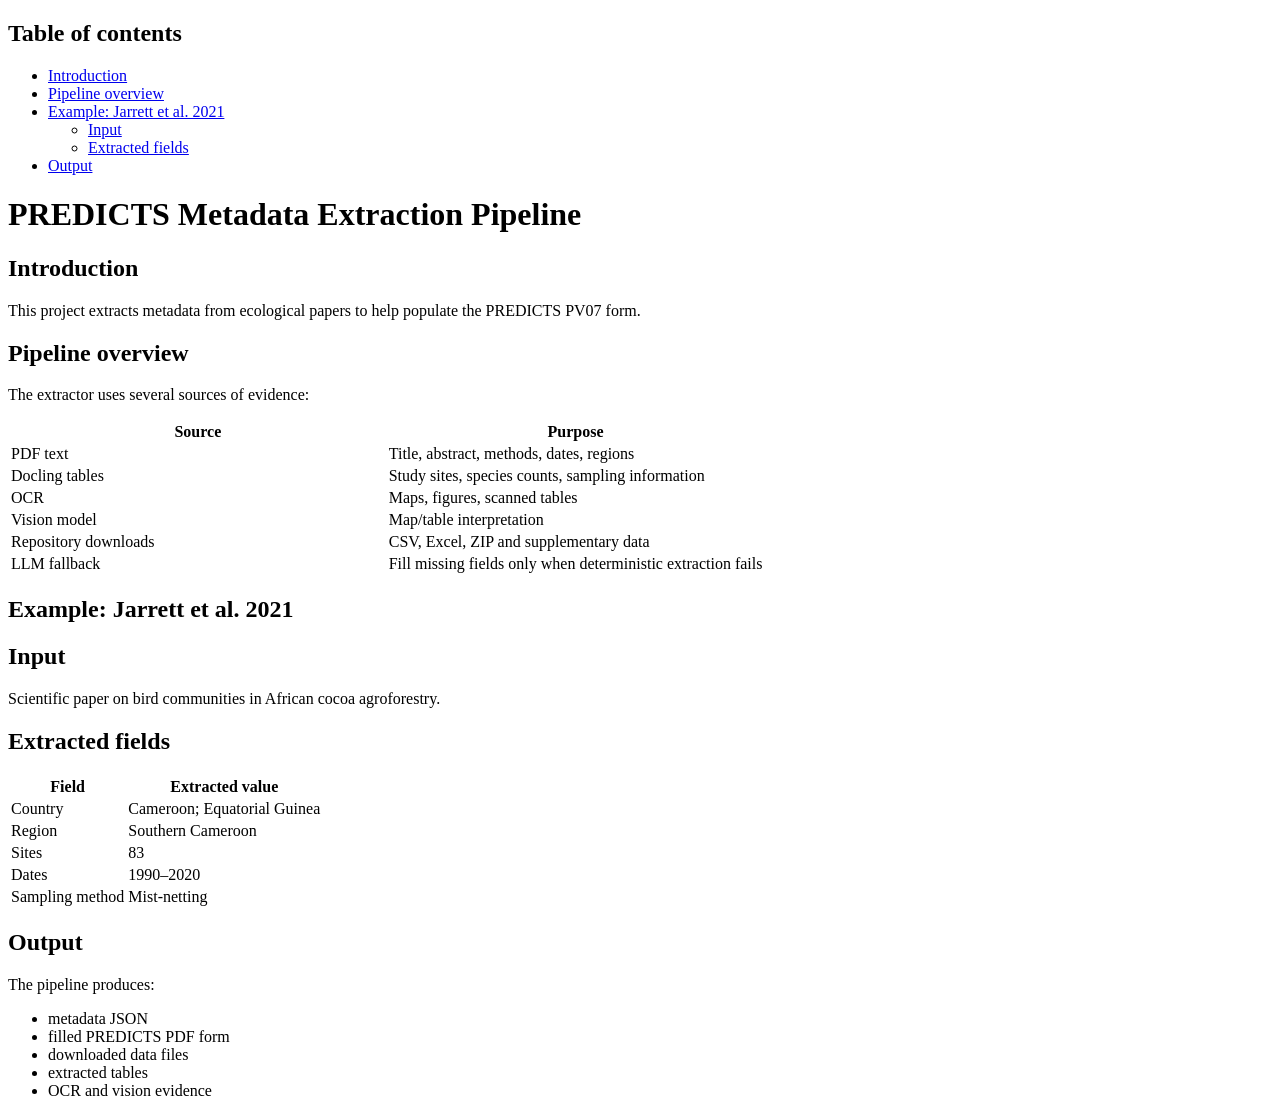
==== docs/pipeline.html @ fa94059c "Add pipeline qmd and rendered html" ====
<!DOCTYPE html>
<html xmlns="http://www.w3.org/1999/xhtml" lang="en" xml:lang="en"><head>

<meta charset="utf-8">
<meta name="generator" content="quarto-1.9.38">

<meta name="viewport" content="width=device-width, initial-scale=1.0, user-scalable=yes">


<title>PREDICTS Metadata Extraction Pipeline</title>
<style>
/* Default styles provided by pandoc.
** See https://pandoc.org/MANUAL.html#variables-for-html for config info.
*/
code{white-space: pre-wrap;}
span.smallcaps{font-variant: small-caps;}
div.columns{display: flex; gap: min(4vw, 1.5em);}
div.column{flex: auto; overflow-x: auto;}
div.hanging-indent{margin-left: 1.5em; text-indent: -1.5em;}
ul.task-list{list-style: none;}
ul.task-list li input[type="checkbox"] {
  width: 0.8em;
  margin: 0 0.8em 0.2em -1em; /* quarto-specific, see https://github.com/quarto-dev/quarto-cli/issues/4556 */ 
  vertical-align: middle;
}
</style>


<script src="pipeline_files/libs/clipboard/clipboard.min.js"></script>
<script src="pipeline_files/libs/quarto-html/quarto.js" type="module"></script>
<script src="pipeline_files/libs/quarto-html/tabsets/tabsets.js" type="module"></script>
<script src="pipeline_files/libs/quarto-html/popper.min.js"></script>
<script src="pipeline_files/libs/quarto-html/tippy.umd.min.js"></script>
<script src="pipeline_files/libs/quarto-html/anchor.min.js"></script>
<link href="pipeline_files/libs/quarto-html/tippy.css" rel="stylesheet">
<link href="pipeline_files/libs/quarto-html/quarto-syntax-highlighting-15634bcf2e68342d4ad2dfa704d543f6.css" rel="stylesheet" id="quarto-text-highlighting-styles">
<script src="pipeline_files/libs/bootstrap/bootstrap.min.js"></script>
<link href="pipeline_files/libs/bootstrap/bootstrap-icons.css" rel="stylesheet">
<link href="pipeline_files/libs/bootstrap/bootstrap-f5c3d43866422395b9ebe54a93a5179b.min.css" rel="stylesheet" append-hash="true" id="quarto-bootstrap" data-mode="light">


</head>

<body class="quarto-light">

<div id="quarto-content" class="page-columns page-rows-contents page-layout-article">
<div id="quarto-margin-sidebar" class="sidebar margin-sidebar">
  <nav id="TOC" role="doc-toc" class="toc-active">
    <h2 id="toc-title">Table of contents</h2>
   
  <ul>
  <li><a href="#introduction" id="toc-introduction" class="nav-link active" data-scroll-target="#introduction">Introduction</a></li>
  <li><a href="#pipeline-overview" id="toc-pipeline-overview" class="nav-link" data-scroll-target="#pipeline-overview">Pipeline overview</a></li>
  <li><a href="#example-jarrett-et-al.-2021" id="toc-example-jarrett-et-al.-2021" class="nav-link" data-scroll-target="#example-jarrett-et-al.-2021">Example: Jarrett et al.&nbsp;2021</a>
  <ul class="collapse">
  <li><a href="#input" id="toc-input" class="nav-link" data-scroll-target="#input">Input</a></li>
  <li><a href="#extracted-fields" id="toc-extracted-fields" class="nav-link" data-scroll-target="#extracted-fields">Extracted fields</a></li>
  </ul></li>
  <li><a href="#output" id="toc-output" class="nav-link" data-scroll-target="#output">Output</a></li>
  </ul>
</nav>
</div>
<main class="content" id="quarto-document-content">

<header id="title-block-header" class="quarto-title-block default">
<div class="quarto-title">
<h1 class="title">PREDICTS Metadata Extraction Pipeline</h1>
</div>



<div class="quarto-title-meta">

    
  
    
  </div>
  


</header>


<section id="introduction" class="level1">
<h1>Introduction</h1>
<p>This project extracts metadata from ecological papers to help populate the PREDICTS PV07 form.</p>
</section>
<section id="pipeline-overview" class="level1">
<h1>Pipeline overview</h1>
<p>The extractor uses several sources of evidence:</p>
<table class="caption-top table">
<colgroup>
<col style="width: 50%">
<col style="width: 50%">
</colgroup>
<thead>
<tr class="header">
<th>Source</th>
<th>Purpose</th>
</tr>
</thead>
<tbody>
<tr class="odd">
<td>PDF text</td>
<td>Title, abstract, methods, dates, regions</td>
</tr>
<tr class="even">
<td>Docling tables</td>
<td>Study sites, species counts, sampling information</td>
</tr>
<tr class="odd">
<td>OCR</td>
<td>Maps, figures, scanned tables</td>
</tr>
<tr class="even">
<td>Vision model</td>
<td>Map/table interpretation</td>
</tr>
<tr class="odd">
<td>Repository downloads</td>
<td>CSV, Excel, ZIP and supplementary data</td>
</tr>
<tr class="even">
<td>LLM fallback</td>
<td>Fill missing fields only when deterministic extraction fails</td>
</tr>
</tbody>
</table>
</section>
<section id="example-jarrett-et-al.-2021" class="level1">
<h1>Example: Jarrett et al.&nbsp;2021</h1>
<section id="input" class="level2">
<h2 class="anchored" data-anchor-id="input">Input</h2>
<p>Scientific paper on bird communities in African cocoa agroforestry.</p>
</section>
<section id="extracted-fields" class="level2">
<h2 class="anchored" data-anchor-id="extracted-fields">Extracted fields</h2>
<table class="caption-top table">
<thead>
<tr class="header">
<th>Field</th>
<th>Extracted value</th>
</tr>
</thead>
<tbody>
<tr class="odd">
<td>Country</td>
<td>Cameroon; Equatorial Guinea</td>
</tr>
<tr class="even">
<td>Region</td>
<td>Southern Cameroon</td>
</tr>
<tr class="odd">
<td>Sites</td>
<td>83</td>
</tr>
<tr class="even">
<td>Dates</td>
<td>1990–2020</td>
</tr>
<tr class="odd">
<td>Sampling method</td>
<td>Mist-netting</td>
</tr>
</tbody>
</table>
</section>
</section>
<section id="output" class="level1">
<h1>Output</h1>
<p>The pipeline produces:</p>
<ul>
<li>metadata JSON</li>
<li>filled PREDICTS PDF form</li>
<li>downloaded data files</li>
<li>extracted tables</li>
<li>OCR and vision evidence</li>
</ul>
</section>

</main>
<!-- /main column -->
<script id="quarto-html-after-body" type="application/javascript">
  window.document.addEventListener("DOMContentLoaded", function (event) {
    const icon = "";
    const anchorJS = new window.AnchorJS();
    anchorJS.options = {
      placement: 'right',
      icon: icon
    };
    anchorJS.add('.anchored');
    const isCodeAnnotation = (el) => {
      for (const clz of el.classList) {
        if (clz.startsWith('code-annotation-')) {                     
          return true;
        }
      }
      return false;
    }
    const onCopySuccess = function(e) {
      // button target
      const button = e.trigger;
      // don't keep focus
      button.blur();
      // flash "checked"
      button.classList.add('code-copy-button-checked');
      var currentTitle = button.getAttribute("title");
      button.setAttribute("title", "Copied!");
      let tooltip;
      if (window.bootstrap) {
        button.setAttribute("data-bs-toggle", "tooltip");
        button.setAttribute("data-bs-placement", "left");
        button.setAttribute("data-bs-title", "Copied!");
        tooltip = new bootstrap.Tooltip(button, 
          { trigger: "manual", 
            customClass: "code-copy-button-tooltip",
            offset: [0, -8]});
        tooltip.show();    
      }
      setTimeout(function() {
        if (tooltip) {
          tooltip.hide();
          button.removeAttribute("data-bs-title");
          button.removeAttribute("data-bs-toggle");
          button.removeAttribute("data-bs-placement");
        }
        button.setAttribute("title", currentTitle);
        button.classList.remove('code-copy-button-checked');
      }, 1000);
      // clear code selection
      e.clearSelection();
    }
    const getTextToCopy = function(trigger) {
      const outerScaffold = trigger.parentElement.cloneNode(true);
      const codeEl = outerScaffold.querySelector('code');
      for (const childEl of codeEl.children) {
        if (isCodeAnnotation(childEl)) {
          childEl.remove();
        }
      }
      return codeEl.innerText;
    }
    const clipboard = new window.ClipboardJS('.code-copy-button:not([data-in-quarto-modal])', {
      text: getTextToCopy
    });
    clipboard.on('success', onCopySuccess);
    if (window.document.getElementById('quarto-embedded-source-code-modal')) {
      const clipboardModal = new window.ClipboardJS('.code-copy-button[data-in-quarto-modal]', {
        text: getTextToCopy,
        container: window.document.getElementById('quarto-embedded-source-code-modal')
      });
      clipboardModal.on('success', onCopySuccess);
    }
      var localhostRegex = new RegExp(/^(?:http|https):\/\/localhost\:?[0-9]*\//);
      var mailtoRegex = new RegExp(/^mailto:/);
        var filterRegex = new RegExp('/' + window.location.host + '/');
      var isInternal = (href) => {
          return filterRegex.test(href) || localhostRegex.test(href) || mailtoRegex.test(href);
      }
      // Inspect non-navigation links and adorn them if external
     var links = window.document.querySelectorAll('a[href]:not(.nav-link):not(.navbar-brand):not(.toc-action):not(.sidebar-link):not(.sidebar-item-toggle):not(.pagination-link):not(.no-external):not([aria-hidden]):not(.dropdown-item):not(.quarto-navigation-tool):not(.about-link)');
      for (var i=0; i<links.length; i++) {
        const link = links[i];
        if (!isInternal(link.href)) {
          // undo the damage that might have been done by quarto-nav.js in the case of
          // links that we want to consider external
          if (link.dataset.originalHref !== undefined) {
            link.href = link.dataset.originalHref;
          }
        }
      }
    function tippyHover(el, contentFn, onTriggerFn, onUntriggerFn) {
      const config = {
        allowHTML: true,
        maxWidth: 500,
        delay: 100,
        arrow: false,
        appendTo: function(el) {
            return el.parentElement;
        },
        interactive: true,
        interactiveBorder: 10,
        theme: 'quarto',
        placement: 'bottom-start',
      };
      if (contentFn) {
        config.content = contentFn;
      }
      if (onTriggerFn) {
        config.onTrigger = onTriggerFn;
      }
      if (onUntriggerFn) {
        config.onUntrigger = onUntriggerFn;
      }
      window.tippy(el, config); 
    }
    const noterefs = window.document.querySelectorAll('a[role="doc-noteref"]');
    for (var i=0; i<noterefs.length; i++) {
      const ref = noterefs[i];
      tippyHover(ref, function() {
        // use id or data attribute instead here
        let href = ref.getAttribute('data-footnote-href') || ref.getAttribute('href');
        try { href = new URL(href).hash; } catch {}
        const id = href.replace(/^#\/?/, "");
        const note = window.document.getElementById(id);
        if (note) {
          return note.innerHTML;
        } else {
          return "";
        }
      });
    }
    const xrefs = window.document.querySelectorAll('a.quarto-xref');
    const processXRef = (id, note) => {
      // Strip column container classes
      const stripColumnClz = (el) => {
        el.classList.remove("page-full", "page-columns");
        if (el.children) {
          for (const child of el.children) {
            stripColumnClz(child);
          }
        }
      }
      stripColumnClz(note)
      if (id === null || id.startsWith('sec-')) {
        // Special case sections, only their first couple elements
        const container = document.createElement("div");
        if (note.children && note.children.length > 2) {
          container.appendChild(note.children[0].cloneNode(true));
          for (let i = 1; i < note.children.length; i++) {
            const child = note.children[i];
            if (child.tagName === "P" && child.innerText === "") {
              continue;
            } else {
              container.appendChild(child.cloneNode(true));
              break;
            }
          }
          if (window.Quarto?.typesetMath) {
            window.Quarto.typesetMath(container);
          }
          return container.innerHTML
        } else {
          if (window.Quarto?.typesetMath) {
            window.Quarto.typesetMath(note);
          }
          return note.innerHTML;
        }
      } else {
        // Remove any anchor links if they are present
        const anchorLink = note.querySelector('a.anchorjs-link');
        if (anchorLink) {
          anchorLink.remove();
        }
        if (window.Quarto?.typesetMath) {
          window.Quarto.typesetMath(note);
        }
        if (note.classList.contains("callout")) {
          return note.outerHTML;
        } else {
          return note.innerHTML;
        }
      }
    }
    for (var i=0; i<xrefs.length; i++) {
      const xref = xrefs[i];
      tippyHover(xref, undefined, function(instance) {
        instance.disable();
        let url = xref.getAttribute('href');
        let hash = undefined; 
        if (url.startsWith('#')) {
          hash = url;
        } else {
          try { hash = new URL(url).hash; } catch {}
        }
        if (hash) {
          const id = hash.replace(/^#\/?/, "");
          const note = window.document.getElementById(id);
          if (note !== null) {
            try {
              const html = processXRef(id, note.cloneNode(true));
              instance.setContent(html);
            } finally {
              instance.enable();
              instance.show();
            }
          } else {
            // See if we can fetch this
            fetch(url.split('#')[0])
            .then(res => res.text())
            .then(html => {
              const parser = new DOMParser();
              const htmlDoc = parser.parseFromString(html, "text/html");
              const note = htmlDoc.getElementById(id);
              if (note !== null) {
                const html = processXRef(id, note);
                instance.setContent(html);
              } 
            }).finally(() => {
              instance.enable();
              instance.show();
            });
          }
        } else {
          // See if we can fetch a full url (with no hash to target)
          // This is a special case and we should probably do some content thinning / targeting
          fetch(url)
          .then(res => res.text())
          .then(html => {
            const parser = new DOMParser();
            const htmlDoc = parser.parseFromString(html, "text/html");
            const note = htmlDoc.querySelector('main.content');
            if (note !== null) {
              // This should only happen for chapter cross references
              // (since there is no id in the URL)
              // remove the first header
              if (note.children.length > 0 && note.children[0].tagName === "HEADER") {
                note.children[0].remove();
              }
              const html = processXRef(null, note);
              instance.setContent(html);
            } 
          }).finally(() => {
            instance.enable();
            instance.show();
          });
        }
      }, function(instance) {
      });
    }
        let selectedAnnoteEl;
        const selectorForAnnotation = ( cell, annotation) => {
          let cellAttr = 'data-code-cell="' + cell + '"';
          let lineAttr = 'data-code-annotation="' +  annotation + '"';
          const selector = 'span[' + cellAttr + '][' + lineAttr + ']';
          return selector;
        }
        const selectCodeLines = (annoteEl) => {
          const doc = window.document;
          const targetCell = annoteEl.getAttribute("data-target-cell");
          const targetAnnotation = annoteEl.getAttribute("data-target-annotation");
          const annoteSpan = window.document.querySelector(selectorForAnnotation(targetCell, targetAnnotation));
          const lines = annoteSpan.getAttribute("data-code-lines").split(",");
          const lineIds = lines.map((line) => {
            return targetCell + "-" + line;
          })
          let top = null;
          let height = null;
          let parent = null;
          if (lineIds.length > 0) {
              //compute the position of the single el (top and bottom and make a div)
              const el = window.document.getElementById(lineIds[0]);
              top = el.offsetTop;
              height = el.offsetHeight;
              parent = el.parentElement.parentElement;
            if (lineIds.length > 1) {
              const lastEl = window.document.getElementById(lineIds[lineIds.length - 1]);
              const bottom = lastEl.offsetTop + lastEl.offsetHeight;
              height = bottom - top;
            }
            if (top !== null && height !== null && parent !== null) {
              // cook up a div (if necessary) and position it 
              let div = window.document.getElementById("code-annotation-line-highlight");
              if (div === null) {
                div = window.document.createElement("div");
                div.setAttribute("id", "code-annotation-line-highlight");
                div.style.position = 'absolute';
                parent.appendChild(div);
              }
              div.style.top = top - 2 + "px";
              div.style.height = height + 4 + "px";
              div.style.left = 0;
              let gutterDiv = window.document.getElementById("code-annotation-line-highlight-gutter");
              if (gutterDiv === null) {
                gutterDiv = window.document.createElement("div");
                gutterDiv.setAttribute("id", "code-annotation-line-highlight-gutter");
                gutterDiv.style.position = 'absolute';
                const codeCell = window.document.getElementById(targetCell);
                const gutter = codeCell.querySelector('.code-annotation-gutter');
                gutter.appendChild(gutterDiv);
              }
              gutterDiv.style.top = top - 2 + "px";
              gutterDiv.style.height = height + 4 + "px";
            }
            selectedAnnoteEl = annoteEl;
          }
        };
        const unselectCodeLines = () => {
          const elementsIds = ["code-annotation-line-highlight", "code-annotation-line-highlight-gutter"];
          elementsIds.forEach((elId) => {
            const div = window.document.getElementById(elId);
            if (div) {
              div.remove();
            }
          });
          selectedAnnoteEl = undefined;
        };
          // Handle positioning of the toggle
      window.addEventListener(
        "resize",
        throttle(() => {
          elRect = undefined;
          if (selectedAnnoteEl) {
            selectCodeLines(selectedAnnoteEl);
          }
        }, 10)
      );
      function throttle(fn, ms) {
      let throttle = false;
      let timer;
        return (...args) => {
          if(!throttle) { // first call gets through
              fn.apply(this, args);
              throttle = true;
          } else { // all the others get throttled
              if(timer) clearTimeout(timer); // cancel #2
              timer = setTimeout(() => {
                fn.apply(this, args);
                timer = throttle = false;
              }, ms);
          }
        };
      }
        // Attach click handler to the DT
        const annoteDls = window.document.querySelectorAll('dt[data-target-cell]');
        for (const annoteDlNode of annoteDls) {
          annoteDlNode.addEventListener('click', (event) => {
            const clickedEl = event.target;
            if (clickedEl !== selectedAnnoteEl) {
              unselectCodeLines();
              const activeEl = window.document.querySelector('dt[data-target-cell].code-annotation-active');
              if (activeEl) {
                activeEl.classList.remove('code-annotation-active');
              }
              selectCodeLines(clickedEl);
              clickedEl.classList.add('code-annotation-active');
            } else {
              // Unselect the line
              unselectCodeLines();
              clickedEl.classList.remove('code-annotation-active');
            }
          });
        }
    const findCites = (el) => {
      const parentEl = el.parentElement;
      if (parentEl) {
        const cites = parentEl.dataset.cites;
        if (cites) {
          return {
            el,
            cites: cites.split(' ')
          };
        } else {
          return findCites(el.parentElement)
        }
      } else {
        return undefined;
      }
    };
    var bibliorefs = window.document.querySelectorAll('a[role="doc-biblioref"]');
    for (var i=0; i<bibliorefs.length; i++) {
      const ref = bibliorefs[i];
      const citeInfo = findCites(ref);
      if (citeInfo) {
        tippyHover(citeInfo.el, function() {
          var popup = window.document.createElement('div');
          citeInfo.cites.forEach(function(cite) {
            var citeDiv = window.document.createElement('div');
            citeDiv.classList.add('hanging-indent');
            citeDiv.classList.add('csl-entry');
            var biblioDiv = window.document.getElementById('ref-' + cite);
            if (biblioDiv) {
              citeDiv.innerHTML = biblioDiv.innerHTML;
            }
            popup.appendChild(citeDiv);
          });
          return popup.innerHTML;
        });
      }
    }
  });
  </script>
</div> <!-- /content -->




</body></html>
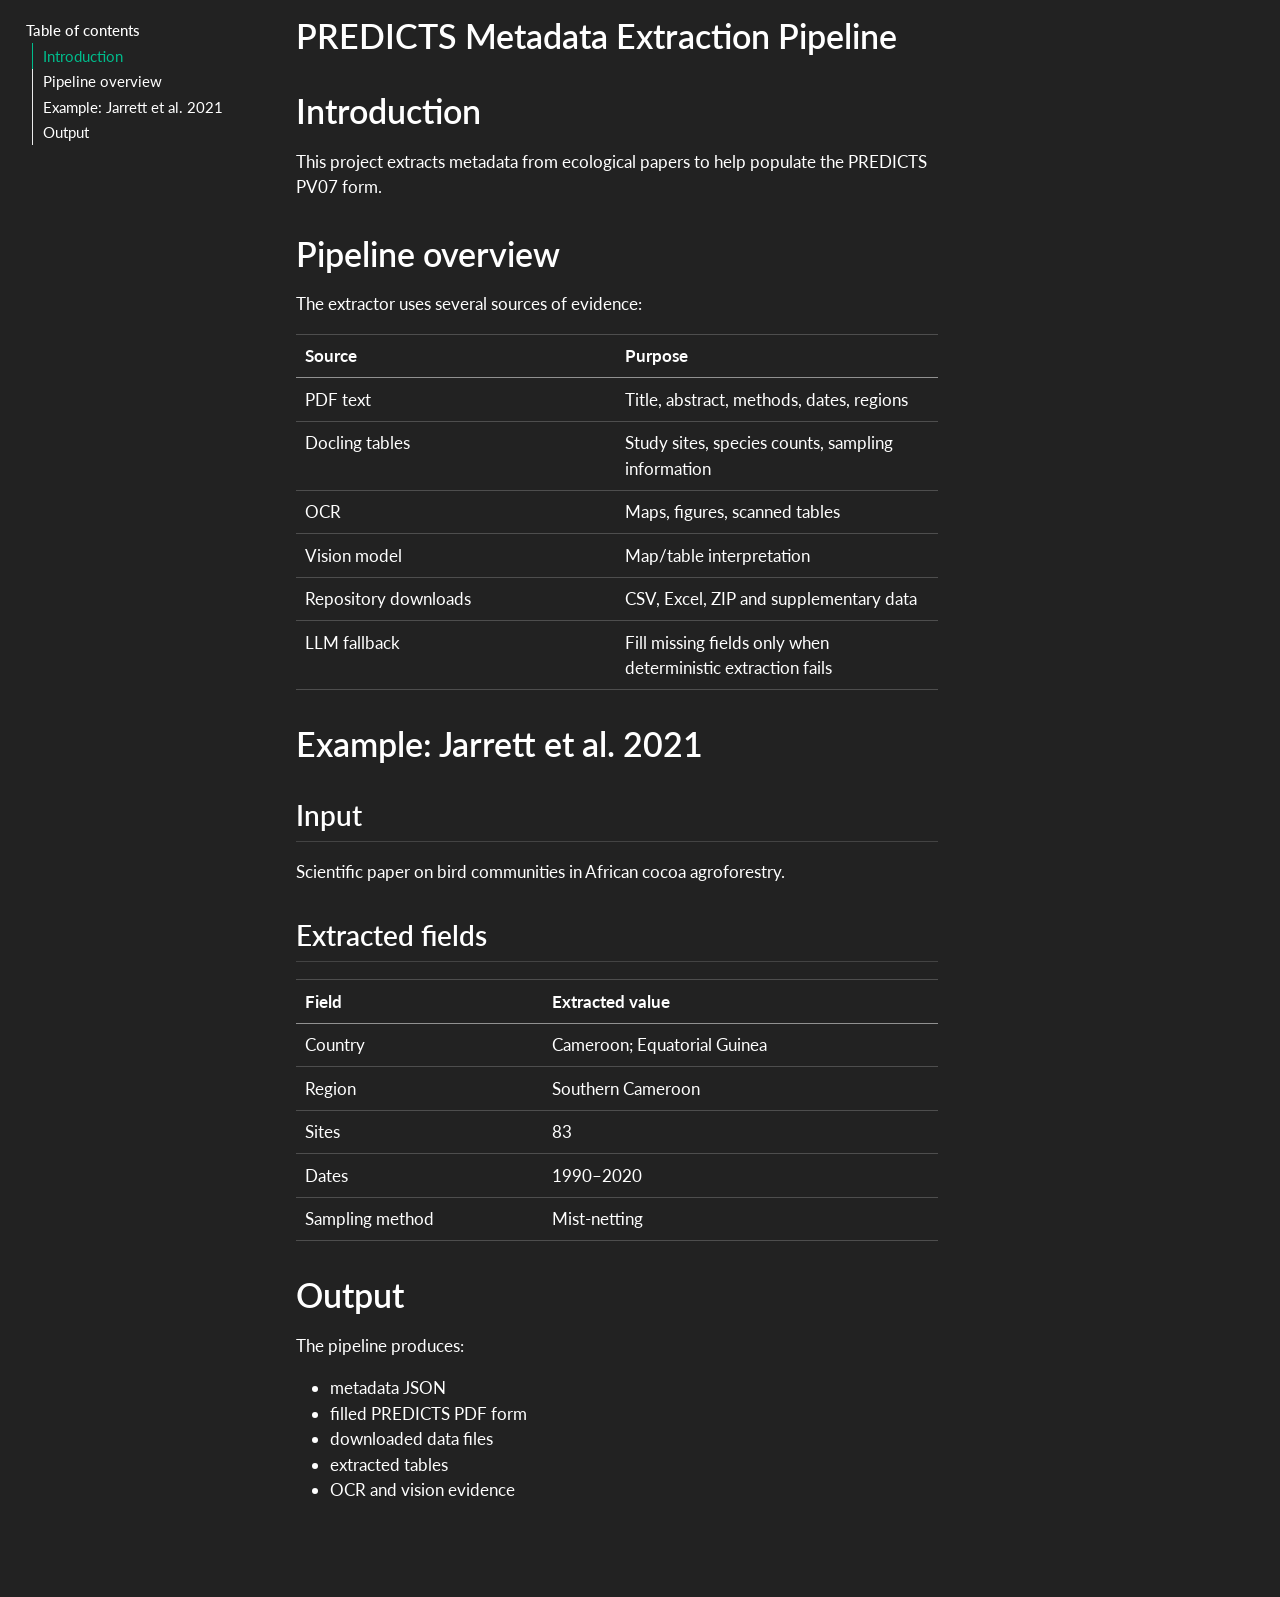
==== commit f0ea20b9: "Switch to dark theme" ====
--- a/docs/pipeline.html
+++ b/docs/pipeline.html
@@ -33,18 +33,19 @@
 <script src="pipeline_files/libs/quarto-html/tippy.umd.min.js"></script>
 <script src="pipeline_files/libs/quarto-html/anchor.min.js"></script>
 <link href="pipeline_files/libs/quarto-html/tippy.css" rel="stylesheet">
-<link href="pipeline_files/libs/quarto-html/quarto-syntax-highlighting-15634bcf2e68342d4ad2dfa704d543f6.css" rel="stylesheet" id="quarto-text-highlighting-styles">
+<link href="pipeline_files/libs/quarto-html/quarto-syntax-highlighting-dark-0a6b7249c26820e032cb0bd839ff02b1.css" rel="stylesheet" id="quarto-text-highlighting-styles">
 <script src="pipeline_files/libs/bootstrap/bootstrap.min.js"></script>
 <link href="pipeline_files/libs/bootstrap/bootstrap-icons.css" rel="stylesheet">
-<link href="pipeline_files/libs/bootstrap/bootstrap-f5c3d43866422395b9ebe54a93a5179b.min.css" rel="stylesheet" append-hash="true" id="quarto-bootstrap" data-mode="light">
+<link href="pipeline_files/libs/bootstrap/bootstrap-7520ffd05d4f72888efbdd741da2811d.min.css" rel="stylesheet" append-hash="true" id="quarto-bootstrap" data-mode="dark">
+<style>html{ scroll-behavior: smooth; }</style>
 
 
 </head>
 
 <body class="quarto-light">
 
-<div id="quarto-content" class="page-columns page-rows-contents page-layout-article">
-<div id="quarto-margin-sidebar" class="sidebar margin-sidebar">
+<div id="quarto-content" class="page-columns page-rows-contents page-layout-article toc-left">
+<div id="quarto-sidebar-toc-left" class="sidebar toc-left">
   <nav id="TOC" role="doc-toc" class="toc-active">
     <h2 id="toc-title">Table of contents</h2>
    
@@ -59,6 +60,8 @@
   <li><a href="#output" id="toc-output" class="nav-link" data-scroll-target="#output">Output</a></li>
   </ul>
 </nav>
+</div>
+<div id="quarto-margin-sidebar" class="sidebar margin-sidebar zindex-bottom">
 </div>
 <main class="content" id="quarto-document-content">
 
@@ -586,4 +589,5 @@
 
 
 
+<script src="pipeline_files/libs/quarto-html/zenscroll-min.js"></script>
 </body></html>
--- a/docs/pipeline_files/libs/quarto-html/tippy.css
+++ b/docs/pipeline_files/libs/quarto-html/tippy.css
@@ -0,0 +1 @@
+.tippy-box[data-animation=fade][data-state=hidden]{opacity:0}[data-tippy-root]{max-width:calc(100vw - 10px)}.tippy-box{position:relative;background-color:#333;color:#fff;border-radius:4px;font-size:14px;line-height:1.4;white-space:normal;outline:0;transition-property:transform,visibility,opacity}.tippy-box[data-placement^=top]>.tippy-arrow{bottom:0}.tippy-box[data-placement^=top]>.tippy-arrow:before{bottom:-7px;left:0;border-width:8px 8px 0;border-top-color:initial;transform-origin:center top}.tippy-box[data-placement^=bottom]>.tippy-arrow{top:0}.tippy-box[data-placement^=bottom]>.tippy-arrow:before{top:-7px;left:0;border-width:0 8px 8px;border-bottom-color:initial;transform-origin:center bottom}.tippy-box[data-placement^=left]>.tippy-arrow{right:0}.tippy-box[data-placement^=left]>.tippy-arrow:before{border-width:8px 0 8px 8px;border-left-color:initial;right:-7px;transform-origin:center left}.tippy-box[data-placement^=right]>.tippy-arrow{left:0}.tippy-box[data-placement^=right]>.tippy-arrow:before{left:-7px;border-width:8px 8px 8px 0;border-right-color:initial;transform-origin:center right}.tippy-box[data-inertia][data-state=visible]{transition-timing-function:cubic-bezier(.54,1.5,.38,1.11)}.tippy-arrow{width:16px;height:16px;color:#333}.tippy-arrow:before{content:"";position:absolute;border-color:transparent;border-style:solid}.tippy-content{position:relative;padding:5px 9px;z-index:1}
--- a/docs/pipeline_files/libs/quarto-html/quarto-syntax-highlighting-dark-0a6b7249c26820e032cb0bd839ff02b1.css
+++ b/docs/pipeline_files/libs/quarto-html/quarto-syntax-highlighting-dark-0a6b7249c26820e032cb0bd839ff02b1.css
@@ -0,0 +1,219 @@
+/* quarto syntax highlight colors */
+:root {
+  --quarto-hl-al-color: #f07178;
+  --quarto-hl-an-color: #d4d0ab;
+  --quarto-hl-at-color: #00e0e0;
+  --quarto-hl-bn-color: #d4d0ab;
+  --quarto-hl-bu-color: #abe338;
+  --quarto-hl-ch-color: #abe338;
+  --quarto-hl-co-color: #f8f8f2;
+  --quarto-hl-cv-color: #ffd700;
+  --quarto-hl-cn-color: #ffd700;
+  --quarto-hl-cf-color: #ffa07a;
+  --quarto-hl-dt-color: #ffa07a;
+  --quarto-hl-dv-color: #d4d0ab;
+  --quarto-hl-do-color: #f8f8f2;
+  --quarto-hl-er-color: #f07178;
+  --quarto-hl-ex-color: #00e0e0;
+  --quarto-hl-fl-color: #d4d0ab;
+  --quarto-hl-fu-color: #ffa07a;
+  --quarto-hl-im-color: #abe338;
+  --quarto-hl-in-color: #d4d0ab;
+  --quarto-hl-kw-color: #ffa07a;
+  --quarto-hl-op-color: #ffa07a;
+  --quarto-hl-ot-color: #00e0e0;
+  --quarto-hl-pp-color: #dcc6e0;
+  --quarto-hl-re-color: #00e0e0;
+  --quarto-hl-sc-color: #abe338;
+  --quarto-hl-ss-color: #abe338;
+  --quarto-hl-st-color: #abe338;
+  --quarto-hl-va-color: #00e0e0;
+  --quarto-hl-vs-color: #abe338;
+  --quarto-hl-wa-color: #dcc6e0;
+}
+
+/* other quarto variables */
+:root {
+  --quarto-font-monospace: SFMono-Regular, Menlo, Monaco, Consolas, "Liberation Mono", "Courier New", monospace;
+}
+
+/* syntax highlight based on Pandoc's rules */
+pre > code.sourceCode > span {
+  color: #f8f8f2;
+}
+
+code.sourceCode > span {
+  color: #f8f8f2;
+}
+
+div.sourceCode,
+div.sourceCode pre.sourceCode {
+  color: #f8f8f2;
+}
+
+/* Normal */
+code span {
+  color: #f8f8f2;
+}
+
+/* Alert */
+code span.al {
+  color: #f07178;
+}
+
+/* Annotation */
+code span.an {
+  color: #d4d0ab;
+}
+
+/* Attribute */
+code span.at {
+  color: #00e0e0;
+}
+
+/* BaseN */
+code span.bn {
+  color: #d4d0ab;
+}
+
+/* BuiltIn */
+code span.bu {
+  color: #abe338;
+}
+
+/* ControlFlow */
+code span.cf {
+  font-weight: bold;
+  color: #ffa07a;
+}
+
+/* Char */
+code span.ch {
+  color: #abe338;
+}
+
+/* Constant */
+code span.cn {
+  color: #ffd700;
+}
+
+/* Comment */
+code span.co {
+  font-style: italic;
+  color: #f8f8f2;
+}
+
+/* CommentVar */
+code span.cv {
+  color: #ffd700;
+}
+
+/* Documentation */
+code span.do {
+  color: #f8f8f2;
+}
+
+/* DataType */
+code span.dt {
+  color: #ffa07a;
+}
+
+/* DecVal */
+code span.dv {
+  color: #d4d0ab;
+}
+
+/* Error */
+code span.er {
+  color: #f07178;
+  text-decoration: underline;
+}
+
+/* Extension */
+code span.ex {
+  font-weight: bold;
+  color: #00e0e0;
+}
+
+/* Float */
+code span.fl {
+  color: #d4d0ab;
+}
+
+/* Function */
+code span.fu {
+  color: #ffa07a;
+}
+
+/* Import */
+code span.im {
+  color: #abe338;
+}
+
+/* Information */
+code span.in {
+  color: #d4d0ab;
+}
+
+/* Keyword */
+code span.kw {
+  font-weight: bold;
+  color: #ffa07a;
+}
+
+/* Operator */
+code span.op {
+  color: #ffa07a;
+}
+
+/* Other */
+code span.ot {
+  color: #00e0e0;
+}
+
+/* Preprocessor */
+code span.pp {
+  color: #dcc6e0;
+}
+
+/* RegionMarker */
+code span.re {
+  background-color: #f8f8f2;
+  color: #00e0e0;
+}
+
+/* SpecialChar */
+code span.sc {
+  color: #abe338;
+}
+
+/* SpecialString */
+code span.ss {
+  color: #abe338;
+}
+
+/* String */
+code span.st {
+  color: #abe338;
+}
+
+/* Variable */
+code span.va {
+  color: #00e0e0;
+}
+
+/* VerbatimString */
+code span.vs {
+  color: #abe338;
+}
+
+/* Warning */
+code span.wa {
+  color: #dcc6e0;
+}
+
+.prevent-inlining {
+  content: "</";
+}
+
+/*# sourceMappingURL=175367c052bafc98bd680af3479823f0.css.map */
